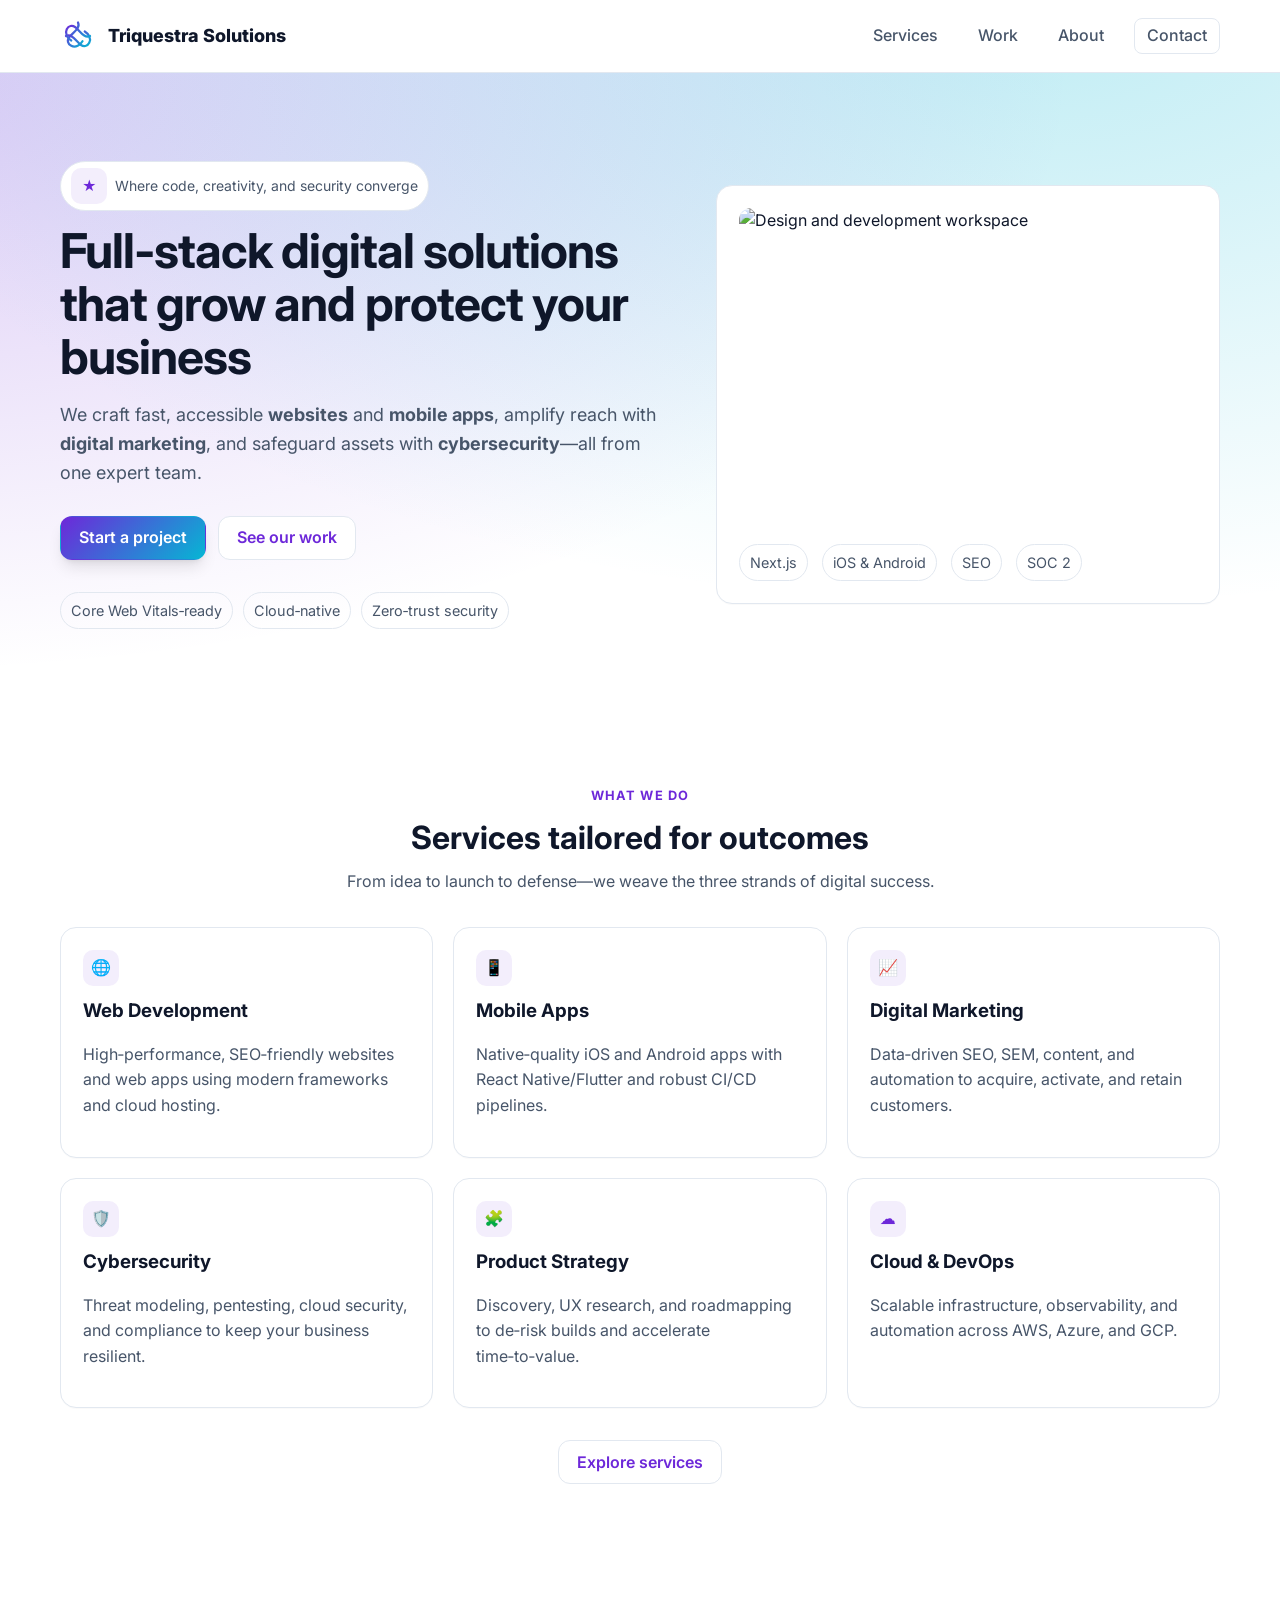
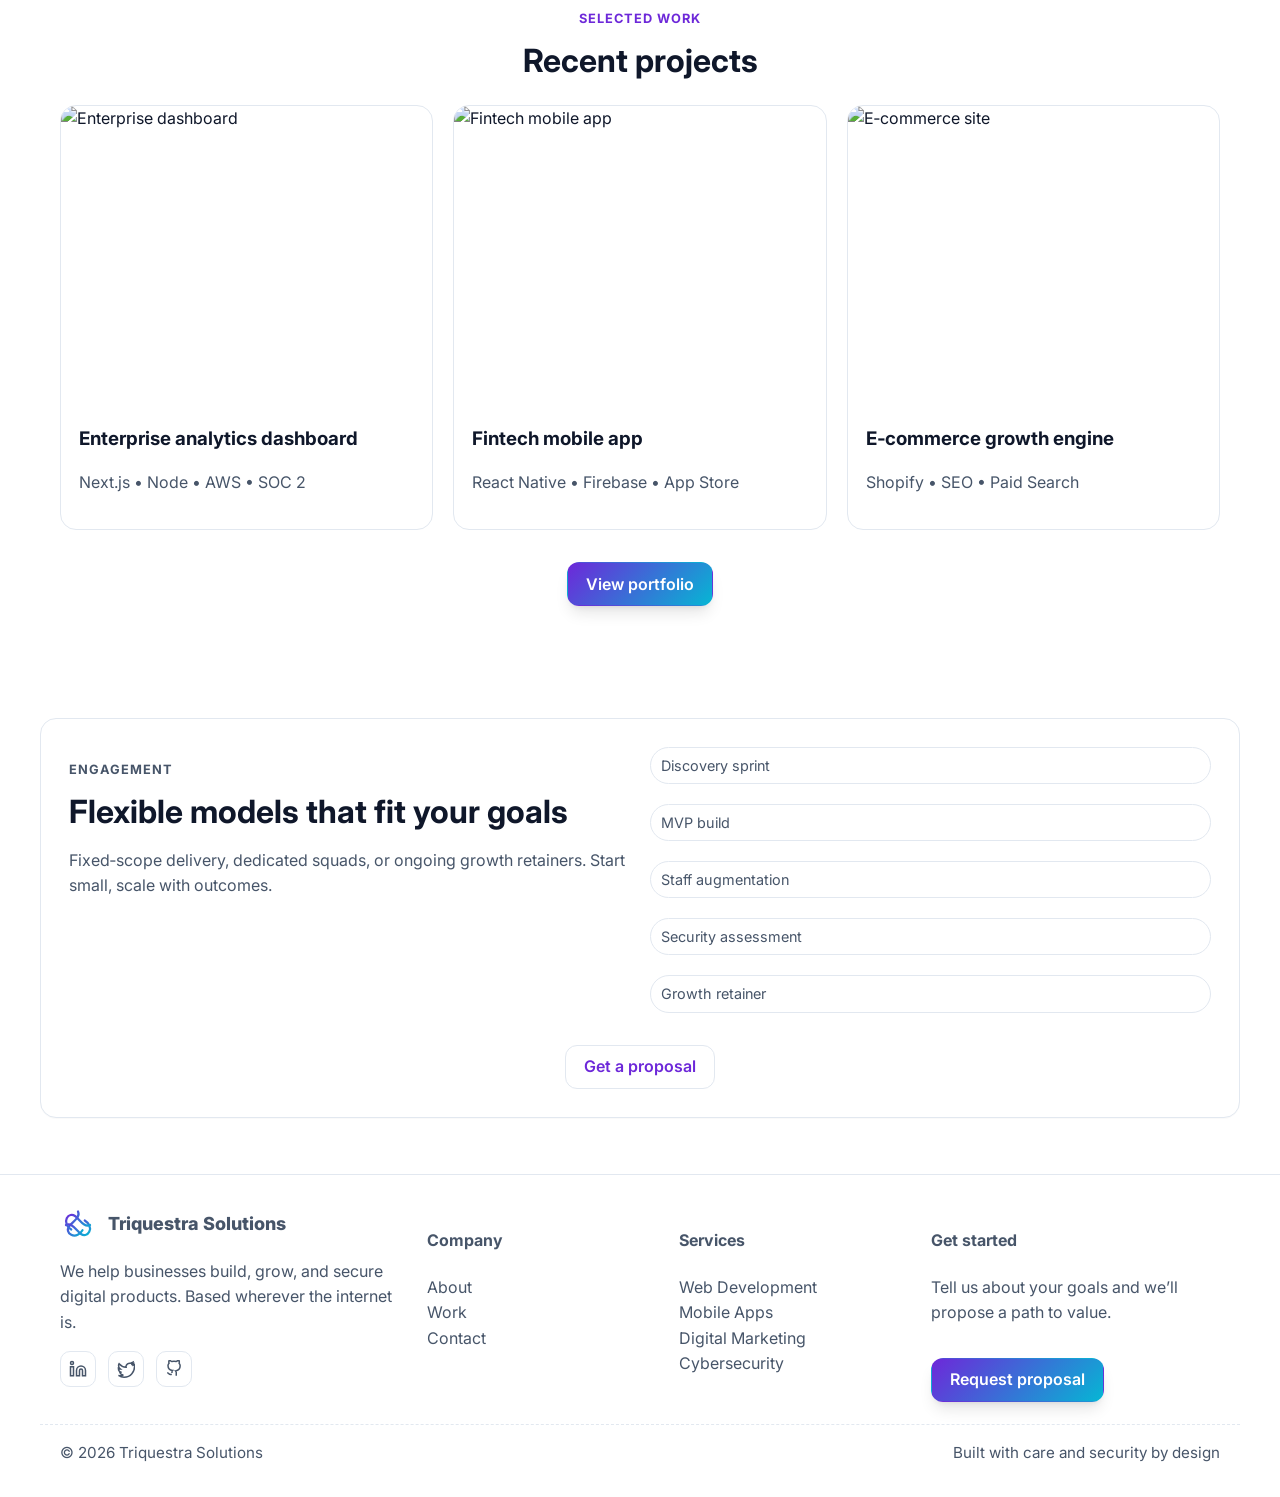
==== index.html @ 3d67330f "Create multi-page portfolio website for Triquestra Solutions Co-authored-by: sinwanaziz <sinwanaziz@" ====
<!doctype html>
<html lang="en">
  <head>
    <meta charset="utf-8">
    <meta name="viewport" content="width=device-width, initial-scale=1">
    <title>Triquestra Solutions — Web, Mobile, Marketing & Cybersecurity</title>
    <meta name="description" content="Triquestra Solutions builds high-performance websites, mobile apps, and secure digital experiences. We also provide data-driven digital marketing and enterprise-grade cybersecurity services.">
    <link rel="preconnect" href="https://fonts.gstatic.com" crossorigin>
    <link href="https://fonts.googleapis.com/css2?family=Inter:wght@400;500;600;700;800&display=swap" rel="stylesheet">
    <link rel="icon" href="/assets/img/logo.svg" type="image/svg+xml">
    <link rel="stylesheet" href="/assets/css/styles.css">
    <meta property="og:title" content="Triquestra Solutions">
    <meta property="og:description" content="Web & mobile development, digital marketing, and cybersecurity under one roof.">
    <meta property="og:type" content="website">
    <meta property="og:image" content="/assets/img/logo.svg">
    <meta name="twitter:card" content="summary_large_image">
    <script type="application/ld+json">
    {
      "@context": "https://schema.org",
      "@type": "Organization",
      "name": "Triquestra Solutions",
      "url": "https://example.com",
      "logo": "https://example.com/assets/img/logo.svg",
      "sameAs": [
        "https://www.linkedin.com/company/triquestra-solutions"
      ]
    }
    </script>
  </head>
  <body>
    <header class="header">
      <div class="container navbar">
        <a class="brand" href="/">
          <img src="/assets/img/logo.svg" alt="Triquestra logo" class="brand-mark">
          <span>Triquestra Solutions</span>
        </a>
        <nav class="nav" aria-label="Primary">
          <a href="/services.html">Services</a>
          <a href="/work.html">Work</a>
          <a href="/about.html">About</a>
          <a href="/contact.html" class="btn btn-secondary" style="height:36px;padding:0 12px;">Contact</a>
        </nav>
        <button class="menu-toggle" data-menu-toggle aria-label="Toggle menu" aria-expanded="false">
          <svg width="22" height="22" viewBox="0 0 24 24" fill="none" stroke="#334155" stroke-width="2" stroke-linecap="round"><path d="M3 6h18M3 12h18M3 18h18"/></svg>
        </button>
      </div>
      <div id="mobile-menu" class="mobile-menu" aria-label="Mobile navigation">
        <div class="nav">
          <a href="/services.html">Services</a>
          <a href="/work.html">Work</a>
          <a href="/about.html">About</a>
          <a href="/contact.html">Contact</a>
        </div>
      </div>
    </header>

    <main>
      <section class="hero section-lg">
        <div class="container hero-inner">
          <div>
            <span class="badge"><span class="icon" aria-hidden="true">★</span> Where code, creativity, and security converge</span>
            <h1 class="h1">Full‑stack digital solutions that grow and protect your business</h1>
            <p class="lead">We craft fast, accessible <strong>websites</strong> and <strong>mobile apps</strong>, amplify reach with <strong>digital marketing</strong>, and safeguard assets with <strong>cybersecurity</strong>—all from one expert team.</p>
            <div class="btn-row">
              <a class="btn btn-primary" href="/contact.html">Start a project</a>
              <a class="btn btn-secondary" href="/work.html">See our work</a>
            </div>
            <div class="badge-row mt-8">
              <span class="pill">Core Web Vitals‑ready</span>
              <span class="pill">Cloud‑native</span>
              <span class="pill">Zero‑trust security</span>
            </div>
          </div>
          <div class="card" aria-hidden="true">
            <img src="https://images.unsplash.com/photo-1518779578993-ec3579fee39f?q=80&w=1600&auto=format&fit=crop" alt="Design and development workspace" style="border-radius:12px; height: 320px; object-fit: cover;">
            <div class="row mt-4">
              <div class="pill">Next.js</div>
              <div class="pill">iOS & Android</div>
              <div class="pill">SEO</div>
              <div class="pill">SOC 2</div>
            </div>
          </div>
        </div>
      </section>

      <section class="section">
        <div class="container">
          <p class="kicker center">What we do</p>
          <h2 class="h2 center">Services tailored for outcomes</h2>
          <p class="subtle center mt-2">From idea to launch to defense—we weave the three strands of digital success.</p>
          <div class="grid grid-3 mt-8">
            <div class="card">
              <div class="icon">🌐</div>
              <h3>Web Development</h3>
              <p>High‑performance, SEO‑friendly websites and web apps using modern frameworks and cloud hosting.</p>
            </div>
            <div class="card">
              <div class="icon">📱</div>
              <h3>Mobile Apps</h3>
              <p>Native‑quality iOS and Android apps with React Native/Flutter and robust CI/CD pipelines.</p>
            </div>
            <div class="card">
              <div class="icon">📈</div>
              <h3>Digital Marketing</h3>
              <p>Data‑driven SEO, SEM, content, and automation to acquire, activate, and retain customers.</p>
            </div>
            <div class="card">
              <div class="icon">🛡️</div>
              <h3>Cybersecurity</h3>
              <p>Threat modeling, pentesting, cloud security, and compliance to keep your business resilient.</p>
            </div>
            <div class="card">
              <div class="icon">🧩</div>
              <h3>Product Strategy</h3>
              <p>Discovery, UX research, and roadmapping to de‑risk builds and accelerate time‑to‑value.</p>
            </div>
            <div class="card">
              <div class="icon">☁️</div>
              <h3>Cloud & DevOps</h3>
              <p>Scalable infrastructure, observability, and automation across AWS, Azure, and GCP.</p>
            </div>
          </div>
          <div class="center mt-8">
            <a href="/services.html" class="btn btn-secondary">Explore services</a>
          </div>
        </div>
      </section>

      <section class="section">
        <div class="container">
          <p class="kicker center">Selected work</p>
          <h2 class="h2 center">Recent projects</h2>
          <div class="grid grid-3 mt-6">
            <article class="showcase">
              <img src="https://images.unsplash.com/photo-1556761175-b413da4baf72?q=80&w=1600&auto=format&fit=crop" alt="Enterprise dashboard">
              <div class="showcase-body">
                <h3 class="m-0">Enterprise analytics dashboard</h3>
                <p class="subtle">Next.js • Node • AWS • SOC 2</p>
              </div>
            </article>
            <article class="showcase">
              <img src="https://images.unsplash.com/photo-1555421689-43cad7100751?q=80&w=1600&auto=format&fit=crop" alt="Fintech mobile app">
              <div class="showcase-body">
                <h3 class="m-0">Fintech mobile app</h3>
                <p class="subtle">React Native • Firebase • App Store</p>
              </div>
            </article>
            <article class="showcase">
              <img src="https://images.unsplash.com/photo-1504384308090-c894fdcc538d?q=80&w=1600&auto=format&fit=crop" alt="E‑commerce site">
              <div class="showcase-body">
                <h3 class="m-0">E‑commerce growth engine</h3>
                <p class="subtle">Shopify • SEO • Paid Search</p>
              </div>
            </article>
          </div>
          <div class="center mt-8">
            <a href="/work.html" class="btn btn-primary">View portfolio</a>
          </div>
        </div>
      </section>

      <section class="section">
        <div class="container card" style="padding:28px;">
          <div class="grid grid-2">
            <div>
              <p class="kicker">Engagement</p>
              <h2 class="h2">Flexible models that fit your goals</h2>
              <p class="subtle">Fixed‑scope delivery, dedicated squads, or ongoing growth retainers. Start small, scale with outcomes.</p>
            </div>
            <div class="grid">
              <div class="pill">Discovery sprint</div>
              <div class="pill">MVP build</div>
              <div class="pill">Staff augmentation</div>
              <div class="pill">Security assessment</div>
              <div class="pill">Growth retainer</div>
            </div>
          </div>
          <div class="center mt-8">
            <a href="/contact.html" class="btn btn-secondary">Get a proposal</a>
          </div>
        </div>
      </section>
    </main>

    <footer class="footer">
      <div class="container footer-top">
        <div>
          <a class="brand" href="/">
            <img src="/assets/img/logo.svg" class="brand-mark" alt="Triquestra logo">
            <span>Triquestra Solutions</span>
          </a>
          <p class="mt-4 subtle">We help businesses build, grow, and secure digital products. Based wherever the internet is.</p>
          <div class="social mt-4">
            <a href="#" aria-label="LinkedIn"><svg width="18" height="18" viewBox="0 0 24 24" fill="none" stroke="#475569" stroke-width="2"><path d="M16 8a6 6 0 0 1 6 6v7h-4v-7a2 2 0 0 0-2-2 2 2 0 0 0-2 2v7h-4v-7a6 6 0 0 1 6-6z"/><rect x="2" y="9" width="4" height="12"/><circle cx="4" cy="4" r="2"/></svg></a>
            <a href="#" aria-label="Twitter"><svg width="18" height="18" viewBox="0 0 24 24" fill="none" stroke="#475569" stroke-width="2"><path d="M22 5c-1 .5-2 .8-3 .9 1-.6 2-1.7 2.3-2.9-1 .6-2.1 1.1-3.3 1.3A5 5 0 0 0 12 8.5c0 .4 0 .8.1 1.2C8.3 9.5 5 7.7 2.8 5c-.5.8-.7 1.7-.7 2.7 0 1.8.9 3.3 2.2 4.2-.9 0-1.7-.3-2.4-.7v.1c0 2.5 1.8 4.6 4.1 5.1-.4.1-.9.2-1.4.2-.3 0-.6 0-.8-.1.6 2 2.5 3.5 4.7 3.6A10 10 0 0 1 2 20.6 14 14 0 0 0 9.5 23c9 0 13.9-7.6 13.9-14.2v-.6A9.7 9.7 0 0 0 24 6c-.8.4-1.6.7-2.5.9z"/></svg></a>
            <a href="#" aria-label="GitHub"><svg width="18" height="18" viewBox="0 0 24 24" fill="none" stroke="#475569" stroke-width="2"><path d="M9 19c-4 1.5-4-2-6-2m12 4v-3.9a3.4 3.4 0 0 0-.9-2.6c3-.3 6.1-1.5 6.1-6.7a5.2 5.2 0 0 0-1.4-3.6 4.9 4.9 0 0 0-.1-3.6s-1.1-.3-3.6 1.4a12.3 12.3 0 0 0-6.2 0C6.6.3 5.5.6 5.5.6a4.9 4.9 0 0 0-.1 3.6A5.2 5.2 0 0 0 4 7.2c0 5.2 3.1 6.4 6.1 6.7-.4.4-.7 1-.8 1.6-.1.6 0 1.3 0 1.9"/></svg></a>
          </div>
        </div>
        <div>
          <h4>Company</h4>
          <ul class="subtle" style="list-style:none; padding:0; margin:10px 0 0;">
            <li><a href="/about.html">About</a></li>
            <li><a href="/work.html">Work</a></li>
            <li><a href="/contact.html">Contact</a></li>
          </ul>
        </div>
        <div>
          <h4>Services</h4>
          <ul class="subtle" style="list-style:none; padding:0; margin:10px 0 0;">
            <li><a href="/services.html#web">Web Development</a></li>
            <li><a href="/services.html#mobile">Mobile Apps</a></li>
            <li><a href="/services.html#marketing">Digital Marketing</a></li>
            <li><a href="/services.html#cyber">Cybersecurity</a></li>
          </ul>
        </div>
        <div>
          <h4>Get started</h4>
          <p class="subtle">Tell us about your goals and we’ll propose a path to value.</p>
          <a class="btn btn-primary mt-4" href="/contact.html">Request proposal</a>
        </div>
      </div>
      <div class="container footer-bottom">
        <span>© <span id="year"></span> Triquestra Solutions</span>
        <span class="subtle">Built with care and security by design</span>
      </div>
    </footer>

    <script src="/assets/js/main.js" defer></script>
    <script>document.getElementById('year').textContent = new Date().getFullYear();</script>
  </body>
</html>
---- assets/css/styles.css ----
/* Triquestra Solutions - Core Styles */

:root {
  --color-primary: #6d28d9; /* purple */
  --color-accent: #06b6d4;  /* teal */
  --color-primary-600: #5b21b6;
  --color-text: #0f172a;    /* slate-900 */
  --color-muted: #475569;   /* slate-600 */
  --color-border: #e2e8f0;  /* slate-200 */
  --color-bg: #ffffff;
  --shadow-lg: 0 20px 25px -5px rgba(0,0,0,0.1), 0 8px 10px -6px rgba(0,0,0,0.1);
  --shadow-md: 0 10px 15px -3px rgba(0,0,0,0.1), 0 4px 6px -4px rgba(0,0,0,0.1);
  --radius-lg: 16px;
  --radius-md: 12px;
  --radius-sm: 8px;
  --container-width: 1200px;
}

/* Reset */
*, *::before, *::after {
  box-sizing: border-box;
}

html, body {
  height: 100%;
}

body {
  margin: 0;
  font-family: Inter, system-ui, -apple-system, Segoe UI, Roboto, Helvetica, Arial, "Apple Color Emoji", "Segoe UI Emoji";
  color: var(--color-text);
  background: var(--color-bg);
  line-height: 1.6;
  -webkit-font-smoothing: antialiased;
  -moz-osx-font-smoothing: grayscale;
}

img {
  max-width: 100%;
  display: block;
}

a {
  color: inherit;
  text-decoration: none;
}

.container {
  width: 100%;
  max-width: var(--container-width);
  margin: 0 auto;
  padding: 0 20px;
}

.section {
  padding: 56px 0;
}

.section-lg {
  padding: 88px 0;
}

/* Header */
.header {
  position: sticky;
  top: 0;
  z-index: 50;
  background: rgba(255,255,255,0.8);
  backdrop-filter: saturate(180%) blur(12px);
  border-bottom: 1px solid var(--color-border);
}

.navbar {
  display: flex;
  align-items: center;
  justify-content: space-between;
  gap: 16px;
  height: 72px;
}

.brand {
  display: flex;
  align-items: center;
  gap: 12px;
  font-weight: 800;
  font-size: 1.125rem;
}

.brand-mark {
  width: 36px;
  height: 36px;
}

.nav {
  display: flex;
  align-items: center;
  gap: 20px;
}

.nav a {
  color: var(--color-muted);
  font-weight: 500;
  padding: 8px 10px;
  border-radius: 8px;
}

.nav a:hover {
  color: var(--color-text);
  background: #f8fafc;
}

.nav a.active,
.nav a[aria-current="page"] {
  color: var(--color-primary);
  background: rgba(109, 40, 217, 0.08);
}

.nav-cta {
  display: none;
}

.menu-toggle {
  display: none;
  border: 1px solid var(--color-border);
  background: #ffffff;
  padding: 10px 12px;
  border-radius: 10px;
}

/* Mobile menu */
.mobile-menu {
  display: none;
  position: absolute;
  top: 72px;
  left: 0;
  right: 0;
  background: #ffffff;
  border-bottom: 1px solid var(--color-border);
  box-shadow: var(--shadow-md);
}

.mobile-menu.open {
  display: block;
}

.mobile-menu .nav {
  flex-direction: column;
  padding: 12px;
}

/* Hero */
.hero {
  background: radial-gradient(1200px 600px at 80% -10%, rgba(6,182,212,0.25), rgba(255,255,255,0)),
              radial-gradient(1200px 600px at -10% 0%, rgba(109,40,217,0.25), rgba(255,255,255,0));
}

.hero-inner {
  display: grid;
  grid-template-columns: 1.1fr 0.9fr;
  gap: 40px;
  align-items: center;
}

.badge {
  display: inline-flex;
  align-items: center;
  gap: 8px;
  padding: 6px 10px;
  border: 1px solid var(--color-border);
  border-radius: 999px;
  background: #ffffff;
  color: var(--color-muted);
  font-size: 0.875rem;
}

.h1 {
  font-size: 3rem;
  line-height: 1.1;
  letter-spacing: -0.02em;
  margin: 14px 0 16px;
}

.lead {
  font-size: 1.125rem;
  color: var(--color-muted);
  margin-bottom: 28px;
}

.btn-row {
  display: flex;
  gap: 12px;
  flex-wrap: wrap;
}

.btn {
  display: inline-flex;
  align-items: center;
  justify-content: center;
  gap: 10px;
  height: 44px;
  padding: 0 18px;
  border-radius: 12px;
  font-weight: 600;
  border: 1px solid transparent;
  cursor: pointer;
}

.btn-primary {
  color: #ffffff;
  background: linear-gradient(135deg, var(--color-primary), var(--color-accent));
  box-shadow: var(--shadow-md);
}

.btn-primary:hover {
  transform: translateY(-1px);
  box-shadow: var(--shadow-lg);
}

.btn-secondary {
  color: var(--color-primary);
  background: #ffffff;
  border-color: var(--color-border);
}

.kicker {
  color: var(--color-primary);
  font-weight: 700;
  letter-spacing: 0.08em;
  text-transform: uppercase;
  font-size: 0.8rem;
}

.h2 {
  font-size: 2rem;
  line-height: 1.2;
  margin: 10px 0 12px;
}

.subtle {
  color: var(--color-muted);
}

/* Cards & grids */
.grid {
  display: grid;
  gap: 20px;
}

.grid-3 {
  grid-template-columns: repeat(3, minmax(0, 1fr));
}

.grid-2 {
  grid-template-columns: repeat(2, minmax(0, 1fr));
}

.card {
  background: #ffffff;
  border: 1px solid var(--color-border);
  border-radius: var(--radius-lg);
  padding: 22px;
  box-shadow: 0 1px 0 rgba(0,0,0,0.02);
}

.card:hover {
  box-shadow: var(--shadow-md);
  transform: translateY(-1px);
}

.card h3 {
  margin: 10px 0 6px;
}

.card p {
  color: var(--color-muted);
}

.icon {
  width: 36px;
  height: 36px;
  border-radius: 10px;
  display: inline-grid;
  place-items: center;
  background: rgba(109,40,217,0.08);
  color: var(--color-primary);
}

/* Showcase */
.showcase {
  border: 1px solid var(--color-border);
  border-radius: var(--radius-lg);
  overflow: hidden;
}

.showcase img {
  width: 100%;
  height: 300px;
  object-fit: cover;
}

.showcase-body {
  padding: 18px;
}

/* Footer */
.footer {
  border-top: 1px solid var(--color-border);
  padding: 32px 0;
  color: var(--color-muted);
}

.footer .footer-top {
  display: grid;
  grid-template-columns: 1.2fr 0.8fr 0.8fr 1fr;
  gap: 20px;
  padding-bottom: 22px;
}

.footer a:hover { color: var(--color-text); }

.footer-bottom {
  display: flex;
  justify-content: space-between;
  align-items: center;
  border-top: 1px dashed var(--color-border);
  padding-top: 16px;
  font-size: 0.95rem;
}

.social {
  display: flex;
  gap: 12px;
}

.social a {
  display: inline-flex;
  align-items: center;
  justify-content: center;
  width: 36px;
  height: 36px;
  border: 1px solid var(--color-border);
  border-radius: 10px;
}

/* Forms */
.form {
  display: grid;
  gap: 14px;
}

.input, .textarea, .select {
  width: 100%;
  border: 1px solid var(--color-border);
  border-radius: 12px;
  padding: 12px 14px;
  font-size: 1rem;
}

.textarea { min-height: 140px; resize: vertical; }

.helper { font-size: 0.9rem; color: var(--color-muted); }

/* Utilities */
.m-0 { margin: 0; }
.mt-2 { margin-top: 8px; }
.mt-4 { margin-top: 16px; }
.mt-6 { margin-top: 24px; }
.mt-8 { margin-top: 32px; }
.mt-10 { margin-top: 40px; }
.mb-2 { margin-bottom: 8px; }
.mb-4 { margin-bottom: 16px; }
.mb-6 { margin-bottom: 24px; }
.mb-8 { margin-bottom: 32px; }
.center { text-align: center; }
.muted { color: var(--color-muted); }

.row { display: flex; gap: 14px; flex-wrap: wrap; }

.badge-row { display: flex; gap: 10px; flex-wrap: wrap; }

.pill {
  display: inline-flex;
  align-items: center;
  gap: 6px;
  padding: 6px 10px;
  border: 1px solid var(--color-border);
  border-radius: 999px;
  font-size: 0.9rem;
  color: var(--color-muted);
}

/* Responsive */
@media (max-width: 960px) {
  .nav { display: none; }
  .nav-cta { display: none; }
  .menu-toggle { display: inline-flex; }

  .hero-inner {
    grid-template-columns: 1fr;
  }

  .grid-3 { grid-template-columns: 1fr 1fr; }
  .grid-2 { grid-template-columns: 1fr; }
  .footer .footer-top { grid-template-columns: 1fr 1fr; }
}

@media (max-width: 640px) {
  .grid-3 { grid-template-columns: 1fr; }
  .h1 { font-size: 2.25rem; }
  .h2 { font-size: 1.6rem; }
}
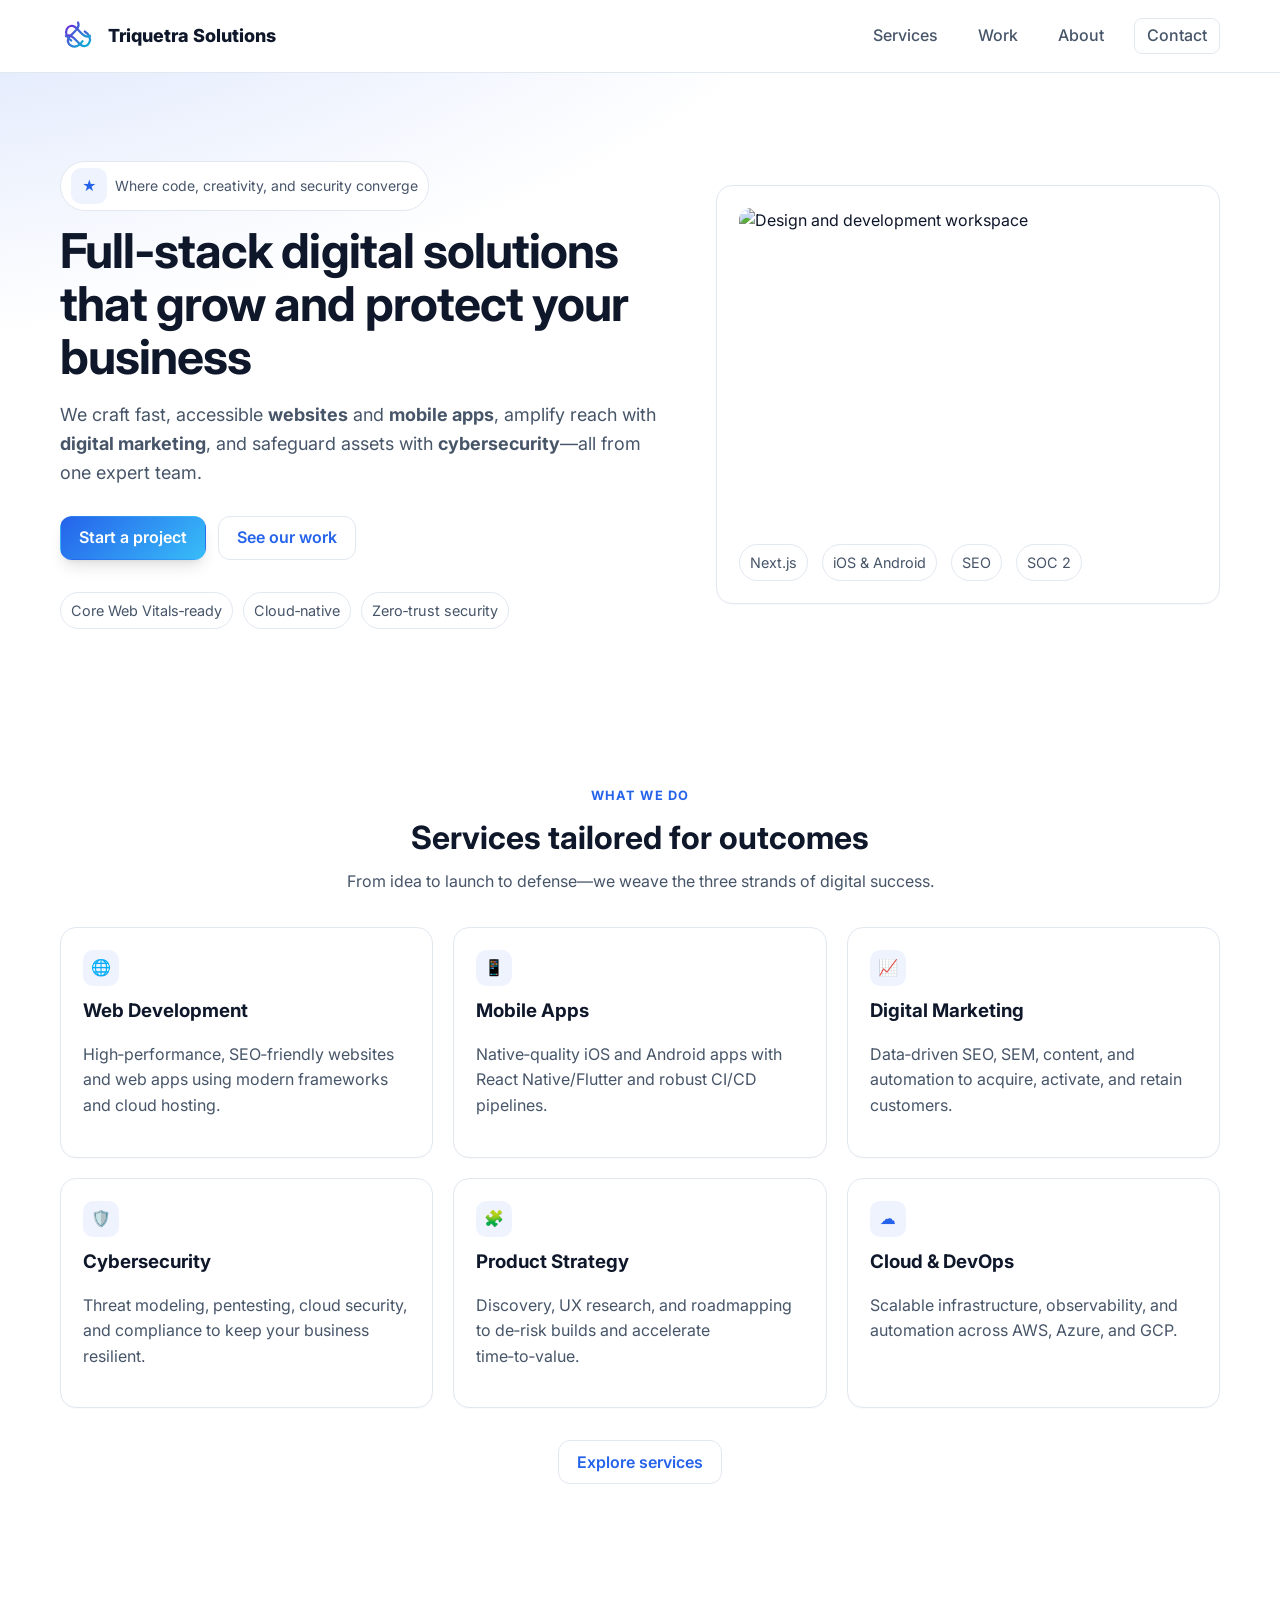
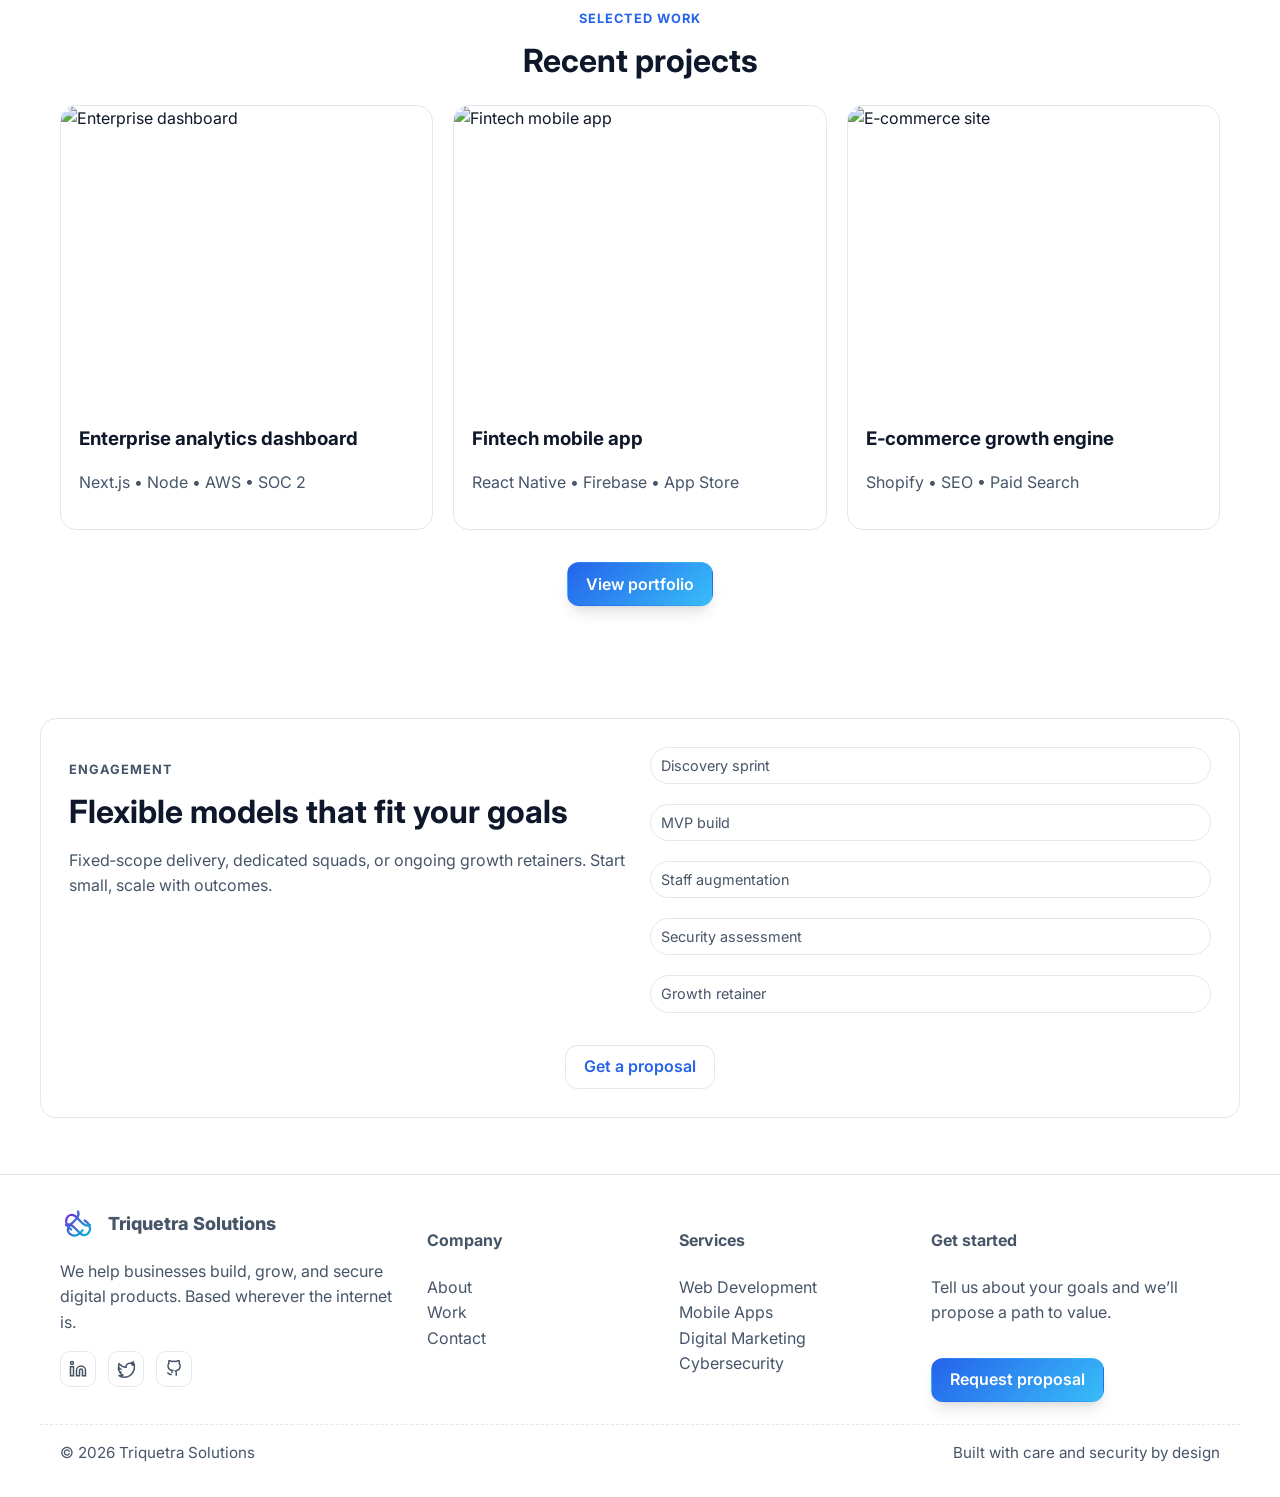
==== commit f16fe368: "Rebrand Triquestra to Triquetra, update styles, add reveal animations Co-authored-by: sinwanaziz <si" ====
--- a/index.html
+++ b/index.html
@@ -3,13 +3,13 @@
   <head>
     <meta charset="utf-8">
     <meta name="viewport" content="width=device-width, initial-scale=1">
-    <title>Triquestra Solutions — Web, Mobile, Marketing & Cybersecurity</title>
-    <meta name="description" content="Triquestra Solutions builds high-performance websites, mobile apps, and secure digital experiences. We also provide data-driven digital marketing and enterprise-grade cybersecurity services.">
+    <title>Triquetra Solutions — Web, Mobile, Marketing & Cybersecurity</title>
+    <meta name="description" content="Triquetra Solutions builds high-performance websites, mobile apps, and secure digital experiences. We also provide data-driven digital marketing and enterprise-grade cybersecurity services.">
     <link rel="preconnect" href="https://fonts.gstatic.com" crossorigin>
     <link href="https://fonts.googleapis.com/css2?family=Inter:wght@400;500;600;700;800&display=swap" rel="stylesheet">
     <link rel="icon" href="/assets/img/logo.svg" type="image/svg+xml">
     <link rel="stylesheet" href="/assets/css/styles.css">
-    <meta property="og:title" content="Triquestra Solutions">
+    <meta property="og:title" content="Triquetra Solutions">
     <meta property="og:description" content="Web & mobile development, digital marketing, and cybersecurity under one roof.">
     <meta property="og:type" content="website">
     <meta property="og:image" content="/assets/img/logo.svg">
@@ -18,11 +18,11 @@
     {
       "@context": "https://schema.org",
       "@type": "Organization",
-      "name": "Triquestra Solutions",
+      "name": "Triquetra Solutions",
       "url": "https://example.com",
       "logo": "https://example.com/assets/img/logo.svg",
       "sameAs": [
-        "https://www.linkedin.com/company/triquestra-solutions"
+        "https://www.linkedin.com/company/triquetra-solutions"
       ]
     }
     </script>
@@ -31,8 +31,8 @@
     <header class="header">
       <div class="container navbar">
         <a class="brand" href="/">
-          <img src="/assets/img/logo.svg" alt="Triquestra logo" class="brand-mark">
-          <span>Triquestra Solutions</span>
+          <img src="/assets/img/logo.svg" alt="Triquetra logo" class="brand-mark">
+          <span>Triquetra Solutions</span>
         </a>
         <nav class="nav" aria-label="Primary">
           <a href="/services.html">Services</a>
@@ -58,20 +58,20 @@
       <section class="hero section-lg">
         <div class="container hero-inner">
           <div>
-            <span class="badge"><span class="icon" aria-hidden="true">★</span> Where code, creativity, and security converge</span>
-            <h1 class="h1">Full‑stack digital solutions that grow and protect your business</h1>
-            <p class="lead">We craft fast, accessible <strong>websites</strong> and <strong>mobile apps</strong>, amplify reach with <strong>digital marketing</strong>, and safeguard assets with <strong>cybersecurity</strong>—all from one expert team.</p>
-            <div class="btn-row">
+            <span class="badge reveal"><span class="icon" aria-hidden="true">★</span> Where code, creativity, and security converge</span>
+            <h1 class="h1 reveal" data-reveal-delay="80">Full‑stack digital solutions that grow and protect your business</h1>
+            <p class="lead reveal" data-reveal-delay="140">We craft fast, accessible <strong>websites</strong> and <strong>mobile apps</strong>, amplify reach with <strong>digital marketing</strong>, and safeguard assets with <strong>cybersecurity</strong>—all from one expert team.</p>
+            <div class="btn-row reveal" data-reveal-delay="220">
               <a class="btn btn-primary" href="/contact.html">Start a project</a>
               <a class="btn btn-secondary" href="/work.html">See our work</a>
             </div>
-            <div class="badge-row mt-8">
+            <div class="badge-row mt-8 reveal" data-reveal-delay="300">
               <span class="pill">Core Web Vitals‑ready</span>
               <span class="pill">Cloud‑native</span>
               <span class="pill">Zero‑trust security</span>
             </div>
           </div>
-          <div class="card" aria-hidden="true">
+          <div class="card float reveal" data-reveal-delay="250" aria-hidden="true">
             <img src="https://images.unsplash.com/photo-1518779578993-ec3579fee39f?q=80&w=1600&auto=format&fit=crop" alt="Design and development workspace" style="border-radius:12px; height: 320px; object-fit: cover;">
             <div class="row mt-4">
               <div class="pill">Next.js</div>
@@ -85,42 +85,42 @@
 
       <section class="section">
         <div class="container">
-          <p class="kicker center">What we do</p>
-          <h2 class="h2 center">Services tailored for outcomes</h2>
-          <p class="subtle center mt-2">From idea to launch to defense—we weave the three strands of digital success.</p>
+          <p class="kicker center reveal">What we do</p>
+          <h2 class="h2 center reveal" data-reveal-delay="80">Services tailored for outcomes</h2>
+          <p class="subtle center mt-2 reveal" data-reveal-delay="140">From idea to launch to defense—we weave the three strands of digital success.</p>
           <div class="grid grid-3 mt-8">
-            <div class="card">
+            <div class="card reveal" data-reveal-delay="0">
               <div class="icon">🌐</div>
               <h3>Web Development</h3>
               <p>High‑performance, SEO‑friendly websites and web apps using modern frameworks and cloud hosting.</p>
             </div>
-            <div class="card">
+            <div class="card reveal" data-reveal-delay="80">
               <div class="icon">📱</div>
               <h3>Mobile Apps</h3>
               <p>Native‑quality iOS and Android apps with React Native/Flutter and robust CI/CD pipelines.</p>
             </div>
-            <div class="card">
+            <div class="card reveal" data-reveal-delay="160">
               <div class="icon">📈</div>
               <h3>Digital Marketing</h3>
               <p>Data‑driven SEO, SEM, content, and automation to acquire, activate, and retain customers.</p>
             </div>
-            <div class="card">
+            <div class="card reveal" data-reveal-delay="240">
               <div class="icon">🛡️</div>
               <h3>Cybersecurity</h3>
               <p>Threat modeling, pentesting, cloud security, and compliance to keep your business resilient.</p>
             </div>
-            <div class="card">
+            <div class="card reveal" data-reveal-delay="320">
               <div class="icon">🧩</div>
               <h3>Product Strategy</h3>
               <p>Discovery, UX research, and roadmapping to de‑risk builds and accelerate time‑to‑value.</p>
             </div>
-            <div class="card">
+            <div class="card reveal" data-reveal-delay="400">
               <div class="icon">☁️</div>
               <h3>Cloud & DevOps</h3>
               <p>Scalable infrastructure, observability, and automation across AWS, Azure, and GCP.</p>
             </div>
           </div>
-          <div class="center mt-8">
+          <div class="center mt-8 reveal" data-reveal-delay="460">
             <a href="/services.html" class="btn btn-secondary">Explore services</a>
           </div>
         </div>
@@ -128,24 +128,24 @@
 
       <section class="section">
         <div class="container">
-          <p class="kicker center">Selected work</p>
-          <h2 class="h2 center">Recent projects</h2>
+          <p class="kicker center reveal">Selected work</p>
+          <h2 class="h2 center reveal" data-reveal-delay="80">Recent projects</h2>
           <div class="grid grid-3 mt-6">
-            <article class="showcase">
+            <article class="showcase reveal" data-reveal-delay="0">
               <img src="https://images.unsplash.com/photo-1556761175-b413da4baf72?q=80&w=1600&auto=format&fit=crop" alt="Enterprise dashboard">
               <div class="showcase-body">
                 <h3 class="m-0">Enterprise analytics dashboard</h3>
                 <p class="subtle">Next.js • Node • AWS • SOC 2</p>
               </div>
             </article>
-            <article class="showcase">
+            <article class="showcase reveal" data-reveal-delay="120">
               <img src="https://images.unsplash.com/photo-1555421689-43cad7100751?q=80&w=1600&auto=format&fit=crop" alt="Fintech mobile app">
               <div class="showcase-body">
                 <h3 class="m-0">Fintech mobile app</h3>
                 <p class="subtle">React Native • Firebase • App Store</p>
               </div>
             </article>
-            <article class="showcase">
+            <article class="showcase reveal" data-reveal-delay="240">
               <img src="https://images.unsplash.com/photo-1504384308090-c894fdcc538d?q=80&w=1600&auto=format&fit=crop" alt="E‑commerce site">
               <div class="showcase-body">
                 <h3 class="m-0">E‑commerce growth engine</h3>
@@ -153,7 +153,7 @@
               </div>
             </article>
           </div>
-          <div class="center mt-8">
+          <div class="center mt-8 reveal" data-reveal-delay="300">
             <a href="/work.html" class="btn btn-primary">View portfolio</a>
           </div>
         </div>
@@ -162,12 +162,12 @@
       <section class="section">
         <div class="container card" style="padding:28px;">
           <div class="grid grid-2">
-            <div>
+            <div class="reveal">
               <p class="kicker">Engagement</p>
               <h2 class="h2">Flexible models that fit your goals</h2>
               <p class="subtle">Fixed‑scope delivery, dedicated squads, or ongoing growth retainers. Start small, scale with outcomes.</p>
             </div>
-            <div class="grid">
+            <div class="grid reveal" data-reveal-delay="120">
               <div class="pill">Discovery sprint</div>
               <div class="pill">MVP build</div>
               <div class="pill">Staff augmentation</div>
@@ -175,7 +175,7 @@
               <div class="pill">Growth retainer</div>
             </div>
           </div>
-          <div class="center mt-8">
+          <div class="center mt-8 reveal" data-reveal-delay="200">
             <a href="/contact.html" class="btn btn-secondary">Get a proposal</a>
           </div>
         </div>
@@ -186,8 +186,8 @@
       <div class="container footer-top">
         <div>
           <a class="brand" href="/">
-            <img src="/assets/img/logo.svg" class="brand-mark" alt="Triquestra logo">
-            <span>Triquestra Solutions</span>
+            <img src="/assets/img/logo.svg" class="brand-mark" alt="Triquetra logo">
+            <span>Triquetra Solutions</span>
           </a>
           <p class="mt-4 subtle">We help businesses build, grow, and secure digital products. Based wherever the internet is.</p>
           <div class="social mt-4">
@@ -220,7 +220,7 @@
         </div>
       </div>
       <div class="container footer-bottom">
-        <span>© <span id="year"></span> Triquestra Solutions</span>
+        <span>© <span id="year"></span> Triquetra Solutions</span>
         <span class="subtle">Built with care and security by design</span>
       </div>
     </footer>
--- a/assets/css/styles.css
+++ b/assets/css/styles.css
@@ -1,9 +1,9 @@
-/* Triquestra Solutions - Core Styles */
+/* Triquetra Solutions - Core Styles */
 
 :root {
-  --color-primary: #6d28d9; /* purple */
-  --color-accent: #06b6d4;  /* teal */
-  --color-primary-600: #5b21b6;
+  --color-primary: #2563eb; /* blue-600 */
+  --color-accent: #38bdf8;  /* sky-400 */
+  --color-primary-600: #1d4ed8; /* blue-700 */
   --color-text: #0f172a;    /* slate-900 */
   --color-muted: #475569;   /* slate-600 */
   --color-border: #e2e8f0;  /* slate-200 */
@@ -102,6 +102,21 @@
   font-weight: 500;
   padding: 8px 10px;
   border-radius: 8px;
+  position: relative;
+  transition: color .2s ease;
+}
+
+.nav a::after {
+  content: "";
+  position: absolute;
+  left: 10px;
+  right: 10px;
+  bottom: 6px;
+  height: 2px;
+  background: linear-gradient(90deg, var(--color-primary), var(--color-accent));
+  transform: scaleX(0);
+  transform-origin: left;
+  transition: transform .25s ease;
 }
 
 .nav a:hover {
@@ -109,10 +124,12 @@
   background: #f8fafc;
 }
 
+.nav a:hover::after { transform: scaleX(1); }
+
 .nav a.active,
 .nav a[aria-current="page"] {
   color: var(--color-primary);
-  background: rgba(109, 40, 217, 0.08);
+  background: rgba(37, 99, 235, 0.08);
 }
 
 .nav-cta {
@@ -150,8 +167,11 @@
 
 /* Hero */
 .hero {
-  background: radial-gradient(1200px 600px at 80% -10%, rgba(6,182,212,0.25), rgba(255,255,255,0)),
-              radial-gradient(1200px 600px at -10% 0%, rgba(109,40,217,0.25), rgba(255,255,255,0));
+  background: radial-gradient(1200px 600px at 80% -10%, rgba(56,189,248,0.28), rgba(255,255,255,0)),
+              radial-gradient(1200px 600px at -10% 0%, rgba(37,99,235,0.28), rgba(255,255,255,0));
+  background-size: 200% 200%;
+  background-position: 0% 50%;
+  animation: gradientShift 14s ease-in-out infinite alternate;
 }
 
 .hero-inner {
@@ -203,6 +223,7 @@
   font-weight: 600;
   border: 1px solid transparent;
   cursor: pointer;
+  transition: transform .2s ease, box-shadow .2s ease, background .3s ease;
 }
 
 .btn-primary {
@@ -212,7 +233,7 @@
 }
 
 .btn-primary:hover {
-  transform: translateY(-1px);
+  transform: translateY(-2px);
   box-shadow: var(--shadow-lg);
 }
 
@@ -260,11 +281,12 @@
   border-radius: var(--radius-lg);
   padding: 22px;
   box-shadow: 0 1px 0 rgba(0,0,0,0.02);
+  transition: transform .3s ease, box-shadow .3s ease;
 }
 
 .card:hover {
   box-shadow: var(--shadow-md);
-  transform: translateY(-1px);
+  transform: translateY(-4px);
 }
 
 .card h3 {
@@ -281,7 +303,7 @@
   border-radius: 10px;
   display: inline-grid;
   place-items: center;
-  background: rgba(109,40,217,0.08);
+  background: rgba(37,99,235,0.08);
   color: var(--color-primary);
 }
 
@@ -290,7 +312,10 @@
   border: 1px solid var(--color-border);
   border-radius: var(--radius-lg);
   overflow: hidden;
-}
+  transition: transform .3s ease, box-shadow .3s ease;
+}
+
+.showcase:hover { transform: translateY(-4px); box-shadow: var(--shadow-md); }
 
 .showcase img {
   width: 100%;
@@ -354,6 +379,13 @@
   border-radius: 12px;
   padding: 12px 14px;
   font-size: 1rem;
+  transition: border-color .2s ease, box-shadow .2s ease;
+}
+
+.input:focus, .textarea:focus, .select:focus {
+  outline: none;
+  border-color: rgba(37,99,235,0.5);
+  box-shadow: 0 0 0 4px rgba(37,99,235,0.12);
 }
 
 .textarea { min-height: 140px; resize: vertical; }
@@ -389,6 +421,23 @@
   color: var(--color-muted);
 }
 
+/* Animations */
+@keyframes gradientShift {
+  0% { background-position: 0% 50%; }
+  100% { background-position: 100% 50%; }
+}
+
+@keyframes floatY {
+  0% { transform: translateY(0); }
+  50% { transform: translateY(-6px); }
+  100% { transform: translateY(0); }
+}
+
+.float { animation: floatY 6s ease-in-out infinite; }
+
+.reveal { opacity: 0; transform: translateY(10px); transition: opacity .6s ease, transform .6s ease; }
+.reveal.in { opacity: 1; transform: translateY(0); }
+
 /* Responsive */
 @media (max-width: 960px) {
   .nav { display: none; }
